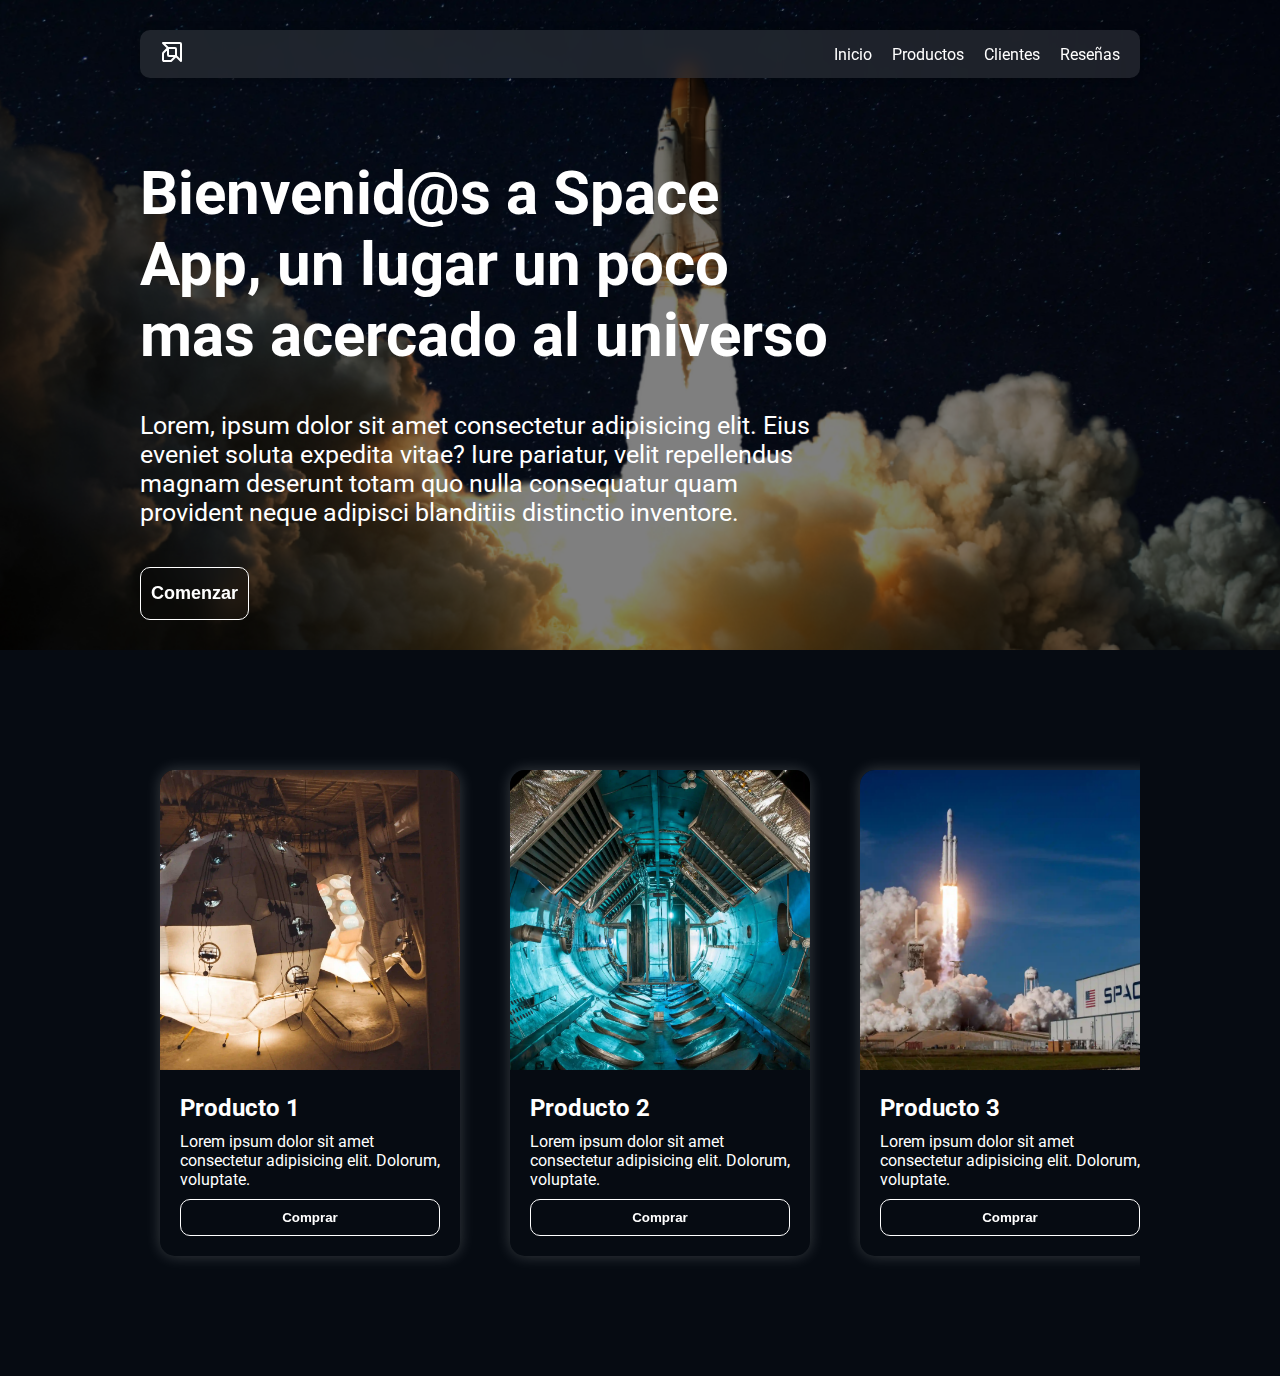
==== index.html @ 8a6069f9 "First commit" ====
<!DOCTYPE html>
<html lang="en">

<head>
    <meta charset="UTF-8">
    <meta name="viewport" content="width=device-width, initial-scale=1.0">
    <title>Space App </title>
    <link rel="shortcut icon" href="favicon.ico" type="image/x-icon">
    <link rel="stylesheet" href="./assets/css/style.css">
</head>

<body>
    <header class="header">
        <a class="header-logo" href="#">
            <i>
                <svg xmlns="http://www.w3.org/2000/svg" width="24" height="24" viewBox="0 0 24 24" fill="none"
                    stroke="currentColor" stroke-width="2" stroke-linecap="round" stroke-linejoin="round"
                    class="icon icon-tabler icons-tabler-outline icon-tabler-brand-amd">
                    <path stroke="none" d="M0 0h24v24H0z" fill="none" />
                    <path d="M16 16v-7c0 -.566 -.434 -1 -1 -1h-7l-5 -5h17c.566 0 1 .434 1 1v17l-5 -5z" />
                    <path
                        d="M11.293 20.707l4.707 -4.707h-7a1 1 0 0 1 -1 -1v-7l-4.707 4.707a1 1 0 0 0 -.293 .707v6.586a1 1 0 0 0 1 1h6.586a1 1 0 0 0 .707 -.293z" />
                </svg>
            </i>
        </a>
        <nav>
            <ul class="header-list">
                <li><a class="header-link" href="#">Inicio</a></li>
                <li><a class="header-link" href="#carousel-wrapper">Productos</a></li>
                <li><a class="header-link" href="./assets/pages/orders.html">Clientes</a></li>
                <li><a class="header-link" href="#">Reseñas</a></li>
            </ul>
        </nav>
    </header>
    <main>
        <section class="banner">
            <div class="container">

                <article>
                    <h1>
                        Bienvenid@s a Space App, un lugar un poco mas acercado al universo
                    </h1>
                    <p>
                        Lorem, ipsum dolor sit amet consectetur adipisicing elit. Eius eveniet soluta expedita vitae?
                        Iure pariatur, velit repellendus magnam deserunt totam quo nulla consequatur quam provident
                        neque adipisci blanditiis distinctio inventore.
                    </p>
                    <button>
                        Comenzar
                    </button>
                </article>
                <div class="banner-bg">

                </div>
            </div>
        </section>
        <section class="products">
            <div class="carousel">
                <div class="carousel-wrapper" id="carousel-wrapper">
                    <article class="carousel-item">
                        <img src="./assets/images/product1.webp" alt="">
                        <div>
                            <h2>Producto 1</h2>
                            <p>Lorem ipsum dolor sit amet consectetur adipisicing elit. Dolorum, voluptate.</p>
                            <button>Comprar</button>
                        </div>
                    </article>
                    <article class="carousel-item">
                        <img src="./assets/images/product2.webp" alt="">
                        <div>
                            <h2>Producto 2</h2>
                            <p>Lorem ipsum dolor sit amet consectetur adipisicing elit. Dolorum, voluptate.</p>
                            <button>Comprar</button>
                        </div>
                    </article>
                    <article class="carousel-item">
                        <img src="./assets/images/product3.webp" alt="">
                        <div>
                            <h2>Producto 3</h2>
                            <p>Lorem ipsum dolor sit amet consectetur adipisicing elit. Dolorum, voluptate.</p>
                            <button>Comprar</button>
                        </div>
                    </article>
                    <article class="carousel-item">
                        <img src="./assets/images/product4.webp" alt="">
                        <div>
                            <h2>Producto 4</h2>
                            <p>Lorem ipsum dolor sit amet consectetur adipisicing elit. Dolorum, voluptate.</p>
                            <button>Comprar</button>
                        </div>
                    </article>
                    <article class="carousel-item">
                        <img src="./assets/images/product4.webp" alt="">
                        <div>
                            <h2>Producto 4</h2>
                            <p>Lorem ipsum dolor sit amet consectetur adipisicing elit. Dolorum, voluptate.</p>
                            <button>Ver</button>
                        </div>
                    </article>
                </div>
            </div>
        </section>
    </main>
    <script type="text/javascript" src="./assets/js/main.js"></script>
</body>

</html>
---- assets/css/style.css ----
@import url('https://fonts.googleapis.com/css2?family=Roboto:ital,wght@0,100;0,300;0,400;0,500;0,700;0,900;1,100;1,300;1,400;1,500;1,700;1,900&display=swap');

* {
    margin: 0;
    padding: 0;
    box-sizing: border-box;

}

html {
    font-family: "Roboto", sans-serif;
    font-weight: 400;
    font-style: normal;
    scroll-behavior: smooth;
}

body {
    background-image: url(../images/background.webp);
    background-attachment: fixed;
    background-size: cover;
    background-position: center;
}

.header {
    max-width: 1000px;
    margin: 30px auto;
    display: flex;
    align-items: center;
    justify-content: space-between;
    padding: 10px 20px;
    border-radius: 10px;
    backdrop-filter: blur(10px);
    background-color: #ffffff1c;
    box-shadow: 0 0 10px rgba(0, 0, 0, 0.2);
}

.header-list {
    display: flex;
    align-items: center;
    list-style: none;
    gap: 20px;
}

.header-link,
.header-logo {
    text-decoration: none;
    color: #fff;
    position: relative;
}

.header-link::after {
    content: "";
    position: absolute;
    left: 0;
    bottom: 0;
    width: 0;
    height: 1px;
    background: white;
    transition: width 0.3s;
}

.header-link:hover::after{
    width: 100%;
}

.banner {
    position: relative;
    color: white;
    margin-top: 50px;
    padding: 30px;
}

.banner-bg{
    background-image: url(../images/cohete.png);
    position: absolute;
    width: 100%;
    height: 1200px;
    background-size: cover;
    background-position: left;
    background-repeat: no-repeat;
    right: 0;
    z-index: -1;
    bottom: 0;
}

.banner-bg::after {
    content: "";
    position: absolute;
    left: 0;
    top: 0;
    width: 100%;
    height: 100%;
    background: rgba(0, 0, 0, 0.5);
    z-index: -1;
}

.banner article {
    max-width: 1000px;
    margin: 0 auto;
}

.banner article h1{
    font-size: 60px;
    margin-bottom: 40px;
    width: 700px;
}

.banner article p{
    font-size: 25px;
    margin-bottom: 40px;
    width: 700px;
}

.banner article button {
    backdrop-filter: blur(10px);
    background: transparent;
    padding: 15px 10px;
    border-radius: 10px;
    border: 1px solid white;
    font-size: 18px;
    font-weight: bold;
    color:white
}

.container{
    width: 100%;
}

.products {
    background-color: #060b12;
    padding-block: 70px;
}

.carousel {
    max-width: 1000px;
    margin: 30px auto;
}

.carousel-wrapper {
    overflow-x: scroll;
    display: flex;
    align-items: start;
    gap: 50px;
    padding: 20px;
}

.carousel-wrapper::-webkit-scrollbar {
    display: none;
}

.carousel-item {
    min-width: 300px;
    border-radius: 15px;
    box-shadow: 0 0 15px 0 rgba(255, 255, 255, 0.2);
}

.carousel-item img {
    width: 100%;
    height: 300px;
    object-fit: cover;
    border-top-left-radius: 15px;
    border-top-right-radius: 15px;
}

.carousel-item div {
    padding: 20px;
    color: white;
    display: flex;
    flex-direction: column;
    gap: 10px;
}

.carousel-item div button {
    backdrop-filter: blur(10px);
    background: transparent;
    width: 100%;
    padding: 10px 5px;
    border-radius: 10px;
    border: 1px solid white;
    font-weight: bold;
    color:white
}
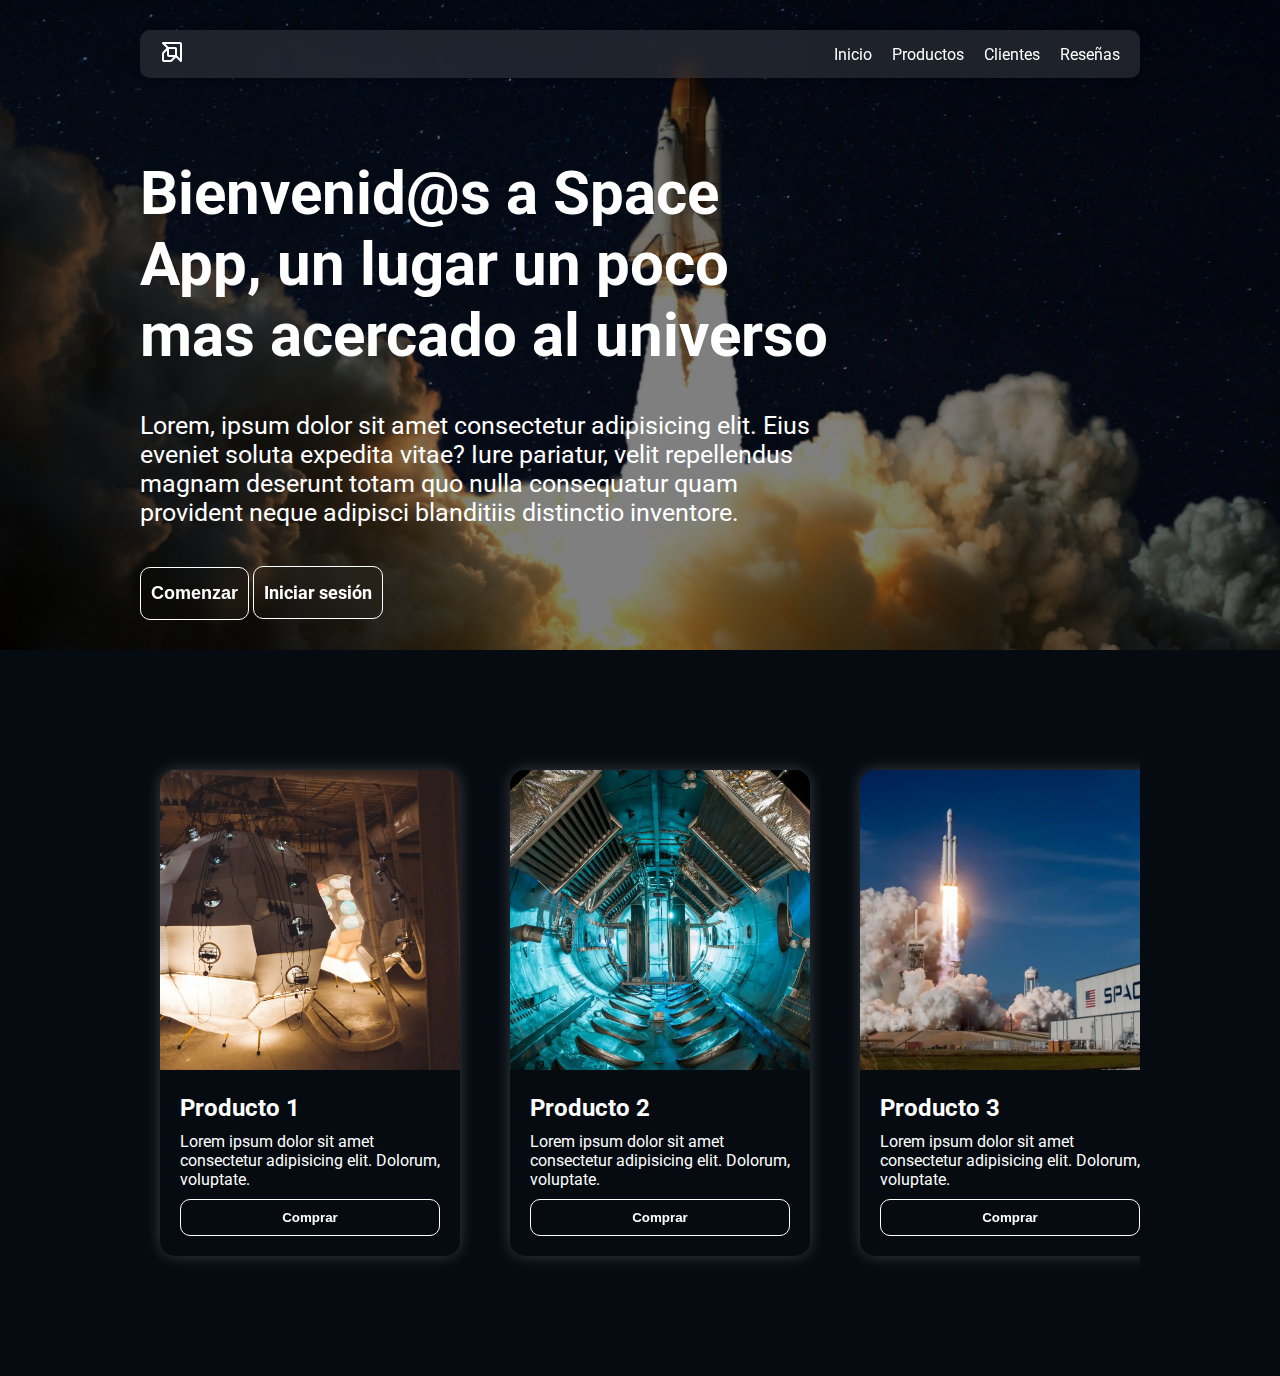
==== commit ba41e02f: "a" ====
--- a/index.html
+++ b/index.html
@@ -4,7 +4,7 @@
 <head>
     <meta charset="UTF-8">
     <meta name="viewport" content="width=device-width, initial-scale=1.0">
-    <title>Space App </title>
+    <title>Space App</title>
     <link rel="shortcut icon" href="favicon.ico" type="image/x-icon">
     <link rel="stylesheet" href="./assets/css/style.css">
 </head>
@@ -24,7 +24,7 @@
             </i>
         </a>
         <nav>
-            <ul class="header-list">
+            <ul class="header-list" id="header-list">
                 <li><a class="header-link" href="#">Inicio</a></li>
                 <li><a class="header-link" href="#carousel-wrapper">Productos</a></li>
                 <li><a class="header-link" href="./assets/pages/orders.html">Clientes</a></li>
@@ -45,9 +45,14 @@
                         Iure pariatur, velit repellendus magnam deserunt totam quo nulla consequatur quam provident
                         neque adipisci blanditiis distinctio inventore.
                     </p>
-                    <button>
-                        Comenzar
-                    </button>
+                    <div>
+                        <button>
+                            Comenzar
+                        </button>
+                        <a href="./assets/pages/login.html">
+                            Iniciar sesión
+                        </a>
+                    </div>
                 </article>
                 <div class="banner-bg">
 
--- a/assets/css/style.css
+++ b/assets/css/style.css
@@ -111,7 +111,7 @@
     width: 700px;
 }
 
-.banner article button {
+.banner article button, .banner article a {
     backdrop-filter: blur(10px);
     background: transparent;
     padding: 15px 10px;
@@ -119,7 +119,9 @@
     border: 1px solid white;
     font-size: 18px;
     font-weight: bold;
-    color:white
+    color:white;
+    cursor: pointer;
+    text-decoration: none;
 }
 
 .container{
@@ -179,4 +181,295 @@
     border: 1px solid white;
     font-weight: bold;
     color:white
+}
+
+@keyframes hero-gradient-animation {
+    0% {
+        --x-0: 11%;
+        --s-start-0: 37%;
+        --s-end-0: 90%;
+        --c-0: hsla(216, 59%, 26%, 1);
+        --y-0: 96%;
+        --y-1: 89%;
+        --x-1: 92%;
+        --s-start-1: 31%;
+        --s-end-1: 84%;
+        --c-1: hsla(258, 66%, 32%, 1);
+        --c-2: hsla(202, 95%, 54%, 1);
+        --s-start-2: 41%;
+        --s-end-2: 61%;
+        --x-2: 58%;
+        --y-2: 7%;
+        --y-3: 35%;
+        --s-start-3: 22%;
+        --s-end-3: 59%;
+        --c-3: hsla(225, 76%, 52%, 1);
+        --x-3: 62%;
+        --s-start-4: 19%;
+        --s-end-4: 70%;
+        --x-4: 2%;
+        --c-4: hsla(217, 28%, 29%, 1);
+        --y-4: 63%;
+    }
+
+    100% {
+        --x-0: 6%;
+        --s-start-0: 29%;
+        --s-end-0: 73%;
+        --c-0: hsla(204, 100%, 32%, 1);
+        --y-0: 12%;
+        --y-1: 6%;
+        --x-1: 61%;
+        --s-start-1: 8%;
+        --s-end-1: 80%;
+        --c-1: hsla(221, 87%, 56%, 1);
+        --c-2: hsla(206, 36%, 39%, 1);
+        --s-start-2: 29%;
+        --s-end-2: 80%;
+        --x-2: 75%;
+        --y-2: 23%;
+        --y-3: 64%;
+        --s-start-3: 2%;
+        --s-end-3: 81%;
+        --c-3: hsla(204, 76%, 75%, 1);
+        --x-3: 76%;
+        --s-start-4: 24%;
+        --s-end-4: 81%;
+        --x-4: 41%;
+        --c-4: hsla(301, 89%, 98%, 1);
+        --y-4: 86%;
+    }
+}
+
+@property --x-0 {
+    syntax: '<percentage>';
+    inherits: false;
+    initial-value: 11%
+}
+
+@property --s-start-0 {
+    syntax: '<percentage>';
+    inherits: false;
+    initial-value: 37%
+}
+
+@property --s-end-0 {
+    syntax: '<percentage>';
+    inherits: false;
+    initial-value: 90%
+}
+
+@property --c-0 {
+    syntax: '<color>';
+    inherits: false;
+    initial-value: hsla(216, 59%, 26%, 1)
+}
+
+@property --y-0 {
+    syntax: '<percentage>';
+    inherits: false;
+    initial-value: 96%
+}
+
+@property --y-1 {
+    syntax: '<percentage>';
+    inherits: false;
+    initial-value: 89%
+}
+
+@property --x-1 {
+    syntax: '<percentage>';
+    inherits: false;
+    initial-value: 92%
+}
+
+@property --s-start-1 {
+    syntax: '<percentage>';
+    inherits: false;
+    initial-value: 31%
+}
+
+@property --s-end-1 {
+    syntax: '<percentage>';
+    inherits: false;
+    initial-value: 84%
+}
+
+@property --c-1 {
+    syntax: '<color>';
+    inherits: false;
+    initial-value: hsla(258, 66%, 32%, 1)
+}
+
+@property --c-2 {
+    syntax: '<color>';
+    inherits: false;
+    initial-value: hsla(202, 95%, 54%, 1)
+}
+
+@property --s-start-2 {
+    syntax: '<percentage>';
+    inherits: false;
+    initial-value: 41%
+}
+
+@property --s-end-2 {
+    syntax: '<percentage>';
+    inherits: false;
+    initial-value: 61%
+}
+
+@property --x-2 {
+    syntax: '<percentage>';
+    inherits: false;
+    initial-value: 58%
+}
+
+@property --y-2 {
+    syntax: '<percentage>';
+    inherits: false;
+    initial-value: 7%
+}
+
+@property --y-3 {
+    syntax: '<percentage>';
+    inherits: false;
+    initial-value: 35%
+}
+
+@property --s-start-3 {
+    syntax: '<percentage>';
+    inherits: false;
+    initial-value: 22%
+}
+
+@property --s-end-3 {
+    syntax: '<percentage>';
+    inherits: false;
+    initial-value: 59%
+}
+
+@property --c-3 {
+    syntax: '<color>';
+    inherits: false;
+    initial-value: hsla(225, 76%, 52%, 1)
+}
+
+@property --x-3 {
+    syntax: '<percentage>';
+    inherits: false;
+    initial-value: 62%
+}
+
+@property --s-start-4 {
+    syntax: '<percentage>';
+    inherits: false;
+    initial-value: 19%
+}
+
+@property --s-end-4 {
+    syntax: '<percentage>';
+    inherits: false;
+    initial-value: 70%
+}
+
+@property --x-4 {
+    syntax: '<percentage>';
+    inherits: false;
+    initial-value: 2%
+}
+
+@property --c-4 {
+    syntax: '<color>';
+    inherits: false;
+    initial-value: hsla(217, 28%, 29%, 1)
+}
+
+@property --y-4 {
+    syntax: '<percentage>';
+    inherits: false;
+    initial-value: 63%
+}
+
+.login {
+    --x-0: 11%;
+    --c-0: hsla(216, 59%, 26%, 1);
+    --y-0: 96%;
+    --y-1: 89%;
+    --x-1: 92%;
+    --c-1: hsla(258, 66%, 32%, 1);
+    --c-2: hsla(202, 95%, 54%, 1);
+    --x-2: 58%;
+    --y-2: 7%;
+    --y-3: 35%;
+    --c-3: hsla(225, 76%, 52%, 1);
+    --x-3: 62%;
+    --x-4: 2%;
+    --c-4: hsla(217, 28%, 29%, 1);
+    --y-4: 63%;
+    background-color: hsla(258, 82%, 70%, 1);
+    background-image: radial-gradient(circle at var(--x-0) var(--y-0), var(--c-0) var(--s-start-0), transparent var(--s-end-0)), radial-gradient(circle at var(--x-1) var(--y-1), var(--c-1) var(--s-start-1), transparent var(--s-end-1)), radial-gradient(circle at var(--x-2) var(--y-2), var(--c-2) var(--s-start-2), transparent var(--s-end-2)), radial-gradient(circle at var(--x-3) var(--y-3), var(--c-3) var(--s-start-3), transparent var(--s-end-3)), radial-gradient(circle at var(--x-4) var(--y-4), var(--c-4) var(--s-start-4), transparent var(--s-end-4));
+    animation: hero-gradient-animation 10s linear infinite alternate-reverse;
+    background-blend-mode: normal, normal, normal, normal, normal;
+    min-height: 100vh;
+    display: flex;
+    align-items: center;
+    justify-content: center;
+}
+
+.login form {
+    padding: 50px;
+    border-radius: 20px;
+    background-color: rgb(75, 88, 205);
+    box-shadow: 0 0 10px rgba(0, 0, 0, 0.2);
+    display: flex;
+    flex-direction: column;
+    gap: 30px;
+    color: white;
+}
+
+.login form h1 {
+    font-size: 60px;
+}
+
+.login form p {
+    font-size: 30px;
+}
+
+.login form label {
+    display: flex;
+    flex-direction: column;
+    gap: 10px;
+}
+
+.login form label span {
+    font-size: 20px;
+    font-weight: bold;
+}
+
+.login form label input, .login form select {
+    padding: 10px;
+    border-radius: 10px;
+    outline: none;
+    border: none;
+    box-shadow: 0 0 10px rgba(0, 0, 0, 0.2);
+}
+
+.login form button {
+    padding: 10px;
+    border-radius: 10px;
+    background-color: rgb(75, 88, 205);
+    color: white;
+    font-size: 20px;
+    font-weight: bold;
+    cursor: pointer;
+    transition: all 0.3s ease;
+}
+
+.login form button:hover {
+    background-color: rgb(100, 100, 255);
+}
+
+.login form a {
+    color: white;
 }